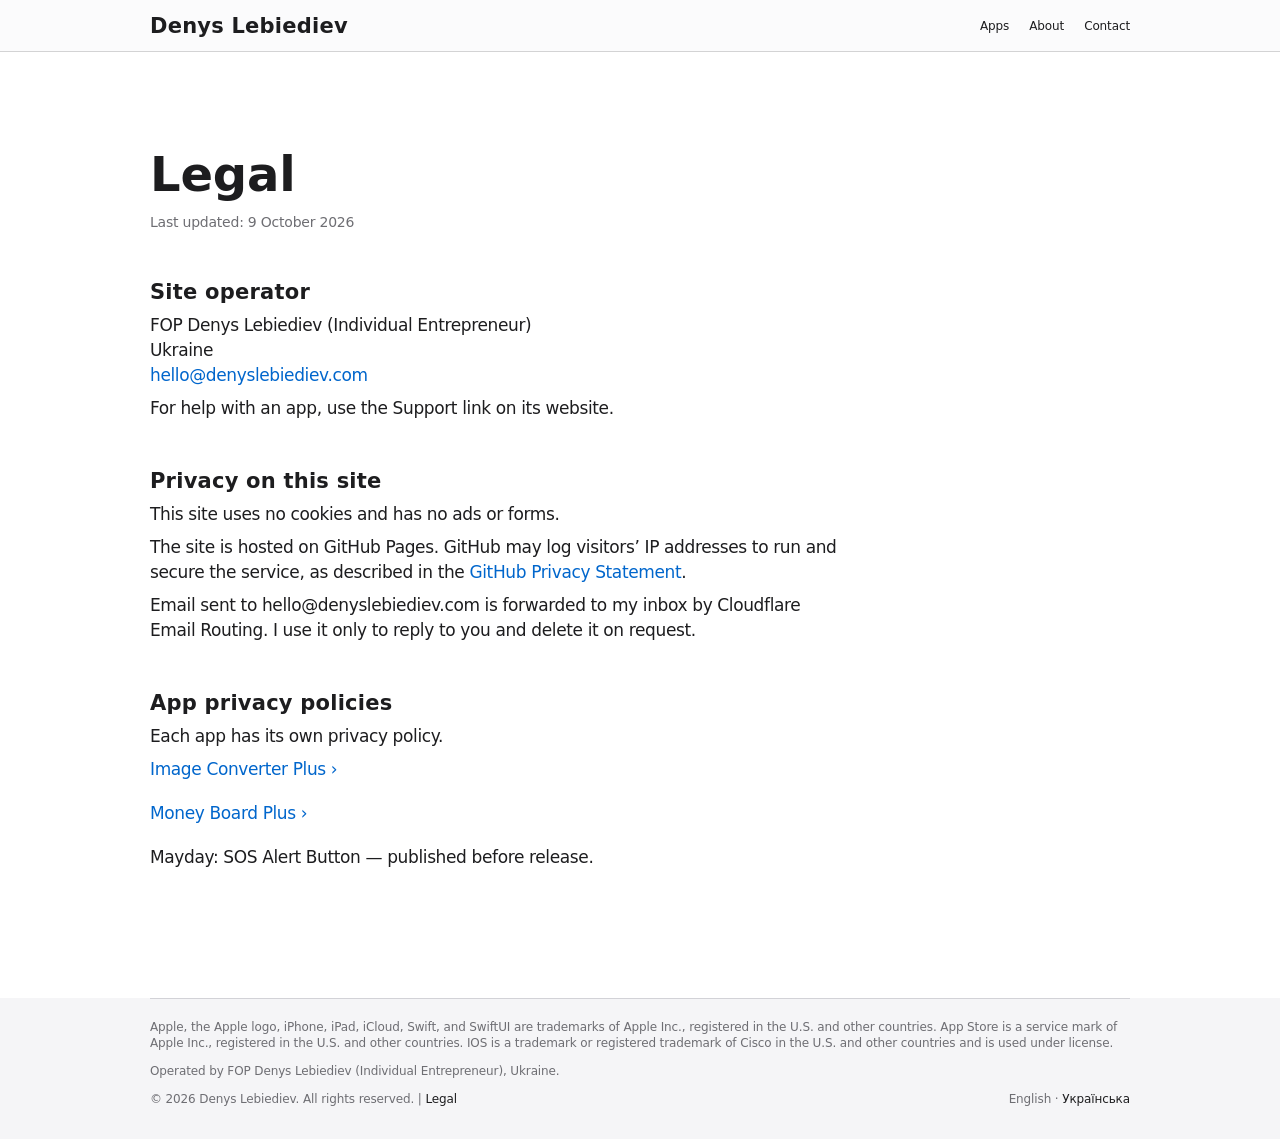
==== legal/index.html @ 37136412 "Add Apple-style portfolio site" ====
<!doctype html>
<html lang="en">
<head>
<meta charset="utf-8">
<meta name="viewport" content="width=device-width, initial-scale=1">
<meta name="color-scheme" content="light dark">
<title>Legal — Denys Lebiediev</title>
<meta name="description" content="Site operator, contact, and privacy information for denyslebiediev.com.">
<link rel="canonical" href="https://denyslebiediev.com/legal/">
<link rel="alternate" hreflang="en" href="https://denyslebiediev.com/legal/">
<link rel="alternate" hreflang="uk" href="https://denyslebiediev.com/uk/legal/">
<link rel="alternate" hreflang="x-default" href="https://denyslebiediev.com/legal/">
<link rel="icon" href="/favicon.svg" type="image/svg+xml">
<link rel="apple-touch-icon" href="/apple-touch-icon.png">
<link rel="stylesheet" href="/style.css">
</head>
<body>
<a class="skip" href="#main">Skip to content</a>
<header class="nav"><nav class="wrap" aria-label="Main">
 <a class="nav-title" href="/">Denys Lebiediev</a>
 <ul><li><a href="/#apps">Apps</a></li><li><a href="/#about">About</a></li><li><a href="/#contact">Contact</a></li></ul>
</nav></header>
<main id="main" class="wrap doc">
 <h1 class="headline">Legal</h1>
 <p class="small">Last updated: 9 October 2026</p>
 <h2>Site operator</h2>
 <p>FOP Denys Lebiediev (Individual Entrepreneur)<br>Ukraine<br><a href="mailto:hello@denyslebiediev.com">hello@denyslebiediev.com</a></p>
 <p>For help with an app, use the Support link on its website.</p>
 <h2>Privacy on this site</h2>
 <p>This site uses no cookies and has no ads or forms.</p>
 <p>The site is hosted on GitHub Pages. GitHub may log visitors’ IP addresses to run and secure the service, as described in the <a href="https://docs.github.com/site-policy/privacy-policies/github-general-privacy-statement">GitHub Privacy Statement</a>.</p>
 <p>Email sent to hello@denyslebiediev.com is forwarded to my inbox by Cloudflare Email Routing. I use it only to reply to you and delete it on request.</p>
 <h2>App privacy policies</h2>
 <p>Each app has its own privacy policy.</p>
 <ul>
  <li><a class="more" href="https://imageconverterplus.denyslebiediev.com/privacy.html?lang=en">Image Converter Plus</a></li>
  <li><a class="more" href="https://moneyboardplus.denyslebiediev.com/privacy.html">Money Board Plus</a></li>
  <li>Mayday:&nbsp;SOS Alert Button — published before release.</li>
 </ul>
</main>
<footer class="foot"><div class="wrap">
 <p>Apple, the Apple logo, iPhone, iPad, iCloud, Swift, and SwiftUI are trademarks of Apple Inc., registered in the U.S. and other countries. App Store is a service mark of Apple Inc., registered in the U.S. and other countries. IOS is a trademark or registered trademark of Cisco in the U.S. and other countries and is used under license.</p>
 <p>Operated by FOP Denys Lebiediev (Individual Entrepreneur), Ukraine.</p>
 <div class="foot-row">
  <p>©&nbsp;2026 Denys Lebiediev. All rights reserved.&nbsp;<span aria-hidden="true">|&#8288;</span>&nbsp;<a href="/legal/" aria-current="page">Legal</a></p>
  <p>English · <a href="/uk/legal/" hreflang="uk" lang="uk">Українська</a></p>
 </div>
</div></footer>
</body>
</html>
---- style.css ----
/* denyslebiediev.com — the only stylesheet: /, /uk/, /legal/, /uk/legal/, /404.html */
:root{color-scheme:light dark;
 --font:-apple-system,BlinkMacSystemFont,system-ui,"Helvetica Neue",Helvetica,Arial,sans-serif;
 --text:#1d1d1f;--text-2:#6e6e73;--bg:#fff;--bg-alt:#f5f5f7;--sheet:#fff;--line:#d2d2d7;--hairline:rgba(0,0,0,.08);
 --link:#0066cc;--btn:#0071e3;--soon:#b64400;
 --green:#34c759;--indigo:#5856d6;--blue:#007aff;--teal:#30b0c7;--orange:#ff9500;
 --shadow:0 2px 8px rgba(0,0,0,.04),0 16px 40px rgba(0,0,0,.1);
 --ease:cubic-bezier(.25,.1,.25,1);--ease-out:cubic-bezier(.22,1,.36,1);
 --nav-bg:rgba(250,250,252,.8);--nav-line:rgba(0,0,0,.16);
 --w:980px;--pad:160px;--nav-h:52px}
@media (max-width:1068px){:root{--w:692px;--pad:128px}}
@media (max-width:734px){:root{--w:87.5%;--pad:96px;--nav-h:48px}}
@media (prefers-color-scheme:dark){:root{--text:#f5f5f7;--text-2:#a1a1a6;--bg:#000;--bg-alt:#1d1d1f;--sheet:#1d1d1f;--line:#424245;
 --hairline:rgba(255,255,255,.12);--link:#2997ff;--soon:#ff791b;
 --green:#30d158;--indigo:#5e5ce6;--blue:#0a84ff;--teal:#40cbe0;--orange:#ff9f0a;
 --shadow:0 2px 8px rgba(0,0,0,.3),0 16px 40px rgba(0,0,0,.6);
 --nav-bg:rgba(22,22,23,.8);--nav-line:rgba(255,255,255,.16)}
 .foot a,.doc p a{text-decoration:underline}}  /* dark: link colour alone is <3:1 vs text */
@media (prefers-contrast:more){:root{--text-2:#424245;--line:#86868b;--hairline:rgba(0,0,0,.5);--link:#0040dd;--soon:#8f3600;--nav-line:#86868b}
 .more,.foot a,.doc a{text-decoration:underline} .tile,.pillar,.card,.avail{box-shadow:inset 0 0 0 1px var(--line)}}
@media (prefers-contrast:more) and (prefers-color-scheme:dark){:root{--text-2:#d2d2d7;--hairline:rgba(255,255,255,.5);--link:#5ab0ff;--soon:#ff9a52}}

/* base */
*,::before,::after{box-sizing:border-box;margin:0;padding:0}
html{scroll-padding-top:var(--nav-h);-webkit-text-size-adjust:100%}
html:has(.sheet:popover-open){overflow:hidden}
@media (prefers-reduced-motion:no-preference){html{scroll-behavior:smooth}}
body{min-height:100svh;display:flex;flex-direction:column;font:17px/1.47059 var(--font);letter-spacing:-.022em;color:var(--text);background:var(--bg);-webkit-font-smoothing:antialiased}
main{flex:1 0 auto}
ul{list-style:none}
img{display:block;max-width:100%;height:auto}
a{color:var(--link);text-decoration:none}
a:hover{text-decoration:underline}
button{font:inherit;color:inherit}
:focus-visible{outline:2px solid var(--btn);outline-offset:2px}
h1,h2,h3,.headline{font-weight:600;text-wrap:balance}
p{text-wrap:pretty}
strong{font-weight:600;color:var(--text)}
.wrap{width:var(--w);margin-inline:auto}
.band{padding-block:var(--pad)}
.alt{background:var(--bg-alt)}
.center{text-align:center}
.skip{position:absolute;left:12px;top:-100px;z-index:20;padding:8px 16px;border-radius:12px;background:var(--bg)}
.skip:focus{top:12px}

/* type: >=1069 values; overrides in the media queries at the end */
.hero h1{font-size:64px;line-height:1.09375;letter-spacing:-.009em}
h2,.headline{font-size:48px;line-height:1.08349;letter-spacing:-.003em}
.role{font-size:28px;line-height:1.14286;letter-spacing:.007em}
.eyebrow{font-size:21px;line-height:1.19048;letter-spacing:.011em}
.intro{font-size:21px;line-height:1.38105;letter-spacing:.011em;color:var(--text-2)}
.tagline{color:var(--text)}
.copy-l{font-size:28px;line-height:1.28571;font-weight:600;letter-spacing:.007em;color:var(--text-2)}   /* two-tone: <strong> = --text */
.name{font-size:32px;line-height:1.125;letter-spacing:.004em}
.status{font-size:14px;line-height:1.28577;font-weight:600;letter-spacing:-.016em;color:var(--text-2)}
.status.soon{color:var(--soon)}
.meta{font-size:12px;line-height:1.33337;letter-spacing:-.01em;color:var(--text-2)}
.small{font-size:14px;line-height:1.42859;letter-spacing:-.016em;color:var(--text-2)}
.more{padding-block:12px}                      /* inline: 44px hit area without changing line height */
.more::after{content:"\a0\203A";content:"\a0\203A"/""}

/* SF-style glyphs from /icons.svg; --c picks the colour */
.glyph{display:block;flex:none;width:56px;height:56px;overflow:visible;color:var(--c,var(--blue));
 fill:none;stroke:currentColor;stroke-width:2;stroke-linecap:round;stroke-linejoin:round}

/* nav: transparent at the top, frosted after 52px of scroll; always frosted where unsupported */
.nav{position:sticky;top:0;z-index:10;background:var(--nav-bg);box-shadow:inset 0 -1px var(--nav-line);
 -webkit-backdrop-filter:saturate(180%) blur(20px);backdrop-filter:saturate(180%) blur(20px)}
@supports (animation-timeline:scroll()){.nav{animation:frost linear both;animation-timeline:scroll();animation-range:0 52px}} /* timeline AFTER the shorthand */
@keyframes frost{from{background-color:transparent;box-shadow:inset 0 -1px transparent}}
@media (prefers-contrast:more),(prefers-reduced-transparency:reduce){.nav{animation:none;background:var(--bg);-webkit-backdrop-filter:none;backdrop-filter:none}}
.nav .wrap{display:flex;align-items:center;justify-content:space-between;gap:8px;height:var(--nav-h)}
.nav-title{min-width:0;overflow:hidden;white-space:nowrap;text-overflow:ellipsis;padding-inline:4px;margin-inline-start:-4px;font-size:21px;line-height:var(--nav-h);font-weight:600;letter-spacing:.011em;color:var(--text)}
.nav ul{display:flex;flex:none;margin-inline-end:-10px}
.nav ul a{display:flex;align-items:center;justify-content:center;min-width:44px;height:var(--nav-h);padding:0 10px;font-size:12px;line-height:1.33337;letter-spacing:-.01em;color:var(--text)}
.nav a:focus-visible{outline-offset:-2px}   /* bar sits at top:0; an outer ring would be clipped */
.nav a:hover{text-decoration:none} .nav ul a:hover{color:var(--link)}

/* hero */
.hero{padding:80px 0 128px;text-align:center}
.portrait{width:160px;height:160px;margin:0 auto 28px;border-radius:50%;object-fit:cover;box-shadow:0 0 0 1px var(--hairline)}
.role{margin-top:8px}
.hero .intro{max-width:600px;margin:20px auto 0}

/* apps */
#apps{padding-top:0;scroll-margin-top:40px}
.apps-head{display:flex;flex-wrap:wrap;align-items:baseline;justify-content:space-between;gap:8px 24px;margin-bottom:48px}
.grid{display:grid;grid-template-columns:1fr 1fr;gap:20px}
.tile{padding:56px 40px;border-radius:28px;background:var(--bg-alt);text-align:center}
.spotlight{grid-column:1/-1;padding:64px 48px;overflow:hidden}
.icon{display:block;width:80px;height:80px;margin:0 auto 20px;border-radius:22.37%;box-shadow:0 0 0 1px var(--hairline)}
.spotlight .icon{width:96px;height:96px}
.tile .name,.tile .eyebrow,.tile .headline,.tile .tagline{margin-top:8px}
.spotlight .intro{max-width:600px;margin:16px auto 0}
.desc{max-width:400px;margin:12px auto 0;color:var(--text-2)}
.tile .meta{margin-top:16px}
.go{margin-top:12px}
.cta{display:flex;flex-wrap:wrap;justify-content:center;align-items:center;gap:24px;margin-top:28px}
.badge{display:block;border-radius:8px}       /* no hover/transform/opacity, ever */
.badge img{height:44px;width:auto}
/* framed device shots: shown as supplied — no radius, shadow, tilt or animation (Apple marketing guidelines) */
.shots{display:flex;gap:24px;margin-top:56px;padding-block:1px;overflow-x:auto;overscroll-behavior-x:contain;scroll-snap-type:x mandatory}
.shots>:first-child{margin-inline-start:auto} .shots>:last-child{margin-inline-end:auto}   /* centred when it fits, scrollable when not */
.shots:focus-visible{outline-offset:-2px}
.shots img{flex:0 0 200px;width:200px;scroll-snap-align:center}

/* how I build */
.lead{max-width:600px;margin-top:16px}
.pillars{display:grid;grid-template-columns:repeat(3,1fr);gap:20px;margin-top:56px}
.pillar{position:relative;padding:40px 32px 96px;border-radius:28px;background:var(--bg);transition:scale .5s var(--ease-out),box-shadow .5s var(--ease-out)}
.pillar h3{margin-top:24px;font-size:24px;line-height:1.16667;letter-spacing:.009em}
.pillar p{margin-top:12px;color:var(--text-2)}
.open{position:absolute;inset:0;border:0;border-radius:inherit;background:none;cursor:pointer}   /* the whole tile opens the sheet */
.open:focus-visible{outline-offset:4px}
.plus{position:absolute;right:24px;bottom:24px;display:grid;place-items:center;width:44px;height:44px;border-radius:50%;background:var(--text);color:var(--bg);transition:scale .4s var(--ease-out)}
.plus svg,.close svg{width:22px;height:22px;fill:none;stroke:currentColor;stroke-width:3;stroke-linecap:round}
@media (hover:hover){.pillar:hover{scale:1.02;box-shadow:var(--shadow)} .pillar:hover .plus{scale:1.1}}
.pillar:active{scale:.985}

/* sheet (popover): apple.com-style modal, no JS */
.sheet{margin:auto;width:min(692px,calc(100% - 32px));max-height:calc(100svh - 64px);padding:80px 56px 64px;border:0;border-radius:28px;background:var(--sheet);color:var(--text);box-shadow:0 24px 80px rgba(0,0,0,.35);overscroll-behavior:contain}
.sheet .glyph{width:64px;height:64px}
.sheet .headline{margin-top:24px}
.sheet .intro{margin-top:16px}
.sheet::backdrop{background:rgba(0,0,0,.48);-webkit-backdrop-filter:blur(20px) saturate(180%);backdrop-filter:blur(20px) saturate(180%)}
.close{position:absolute;top:16px;right:16px;display:grid;place-items:center;width:44px;height:44px;border:0;border-radius:50%;background:rgba(120,120,128,.16);cursor:pointer}
.close:hover{background:rgba(120,120,128,.24)}

/* about */
.about{display:grid;grid-template-columns:400px 1fr;gap:72px;align-items:center}
.about-photo{overflow:hidden;aspect-ratio:4/5;border-radius:28px;background:var(--bg-alt)}
.about-photo img{width:100%;height:100%;object-fit:cover}
.about .copy-l{margin-top:32px}
.facts{display:flex;flex-wrap:wrap;gap:24px 40px;margin-top:40px}
.facts .glyph{width:32px;height:32px}
.facts span{display:block}
.fact-k{margin-top:12px;font-size:14px;line-height:1.28577;letter-spacing:-.016em;color:var(--text-2)}
.fact-v{font-weight:600}

/* contact */
.avail{display:inline-flex;align-items:center;gap:10px;padding:8px 16px;border-radius:980px;background:var(--bg);font-size:14px;line-height:1.28577;font-weight:600;letter-spacing:-.016em}
.dot{position:relative;width:8px;height:8px;border-radius:50%;background:var(--green)}
#contact h2{margin-top:24px}
#contact .intro{max-width:600px;margin:16px auto 0}
.cards{display:grid;grid-template-columns:repeat(3,1fr);gap:20px;margin-top:56px;text-align:start}
.card{position:relative;display:flex;flex-direction:column;height:100%;padding:32px 28px 28px;border-radius:28px;background:var(--bg);color:var(--text);transition:translate .4s var(--ease-out),box-shadow .4s var(--ease-out)}
.card:hover{text-decoration:none}
.card .glyph{width:40px;height:40px}
.card-t{margin-top:24px;font-size:21px;line-height:1.19048;font-weight:600;letter-spacing:.011em}
.card-d{margin-top:4px;font-size:14px;line-height:1.42859;letter-spacing:-.016em;color:var(--text-2);overflow-wrap:anywhere}
.arrow{position:absolute;top:28px;right:24px;width:24px;height:24px;fill:none;stroke:var(--text-2);stroke-width:2.6;stroke-linecap:round;stroke-linejoin:round;transition:translate .4s var(--ease-out),stroke .4s}
@media (hover:hover){.card:hover{translate:0 -4px;box-shadow:var(--shadow)} .card:hover .arrow{translate:3px -3px;stroke:var(--link)} .card[href^="mailto"]:hover .arrow{translate:4px 0}}
.card:active{translate:0 -1px}
.links{display:flex;flex-wrap:wrap;justify-content:center;gap:0 32px;margin-top:24px}

/* footer */
.foot{padding-bottom:32px;background:var(--bg-alt);color:var(--text-2);font-size:12px;line-height:1.33337;letter-spacing:-.01em}
.foot .wrap{padding-top:20px;border-top:1px solid var(--line)}
.foot .wrap>*+*{margin-top:12px}
.foot a{padding-block:14px;color:var(--text)}
.foot-row{display:flex;flex-wrap:wrap;justify-content:space-between;gap:8px 24px}

/* legal + 404 */
.doc{padding-block:96px 128px}
.doc>*{max-width:692px}
.doc h2{margin-top:48px;font-size:21px;line-height:1.19048;letter-spacing:.011em}
.doc .small{margin-top:12px}
.doc p,.doc ul{margin-top:8px}
.doc li+li{margin-top:19px}
.nf{min-height:100svh;display:grid;place-content:center;padding:24px;text-align:center}
.nf h1 span{display:block;color:var(--text-2)}

/* motion: everything here is decoration; without support or with Reduce Motion the page is complete and static */
@media (prefers-reduced-motion:no-preference){
 .hero>*{animation:enter 1.1s var(--ease-out) both}
 .hero>:nth-child(2){animation-delay:.08s} .hero>:nth-child(3){animation-delay:.16s} .hero>:nth-child(4){animation-delay:.24s}
 .hero .portrait{animation-name:pop}
 @keyframes enter{from{opacity:0;translate:0 24px}}
 @keyframes pop{from{opacity:0;scale:.88}}

 .dot::after{content:"";position:absolute;inset:0;border-radius:50%;background:inherit;animation:pulse 2s var(--ease-out) infinite}
 @keyframes pulse{from{opacity:.7;scale:1}to{opacity:0;scale:3.2}}

 @media (hover:hover){.pillar:hover .glyph,.card:hover .glyph{animation:bounce .7s var(--ease)}}
 @keyframes bounce{25%{scale:1.16}50%{scale:.94}75%{scale:1.04}}

 .sheet,.sheet::backdrop{transition:opacity .35s var(--ease),translate .5s var(--ease-out),scale .5s var(--ease-out),overlay .5s allow-discrete,display .5s allow-discrete}
 .sheet{opacity:0;translate:0 40px;scale:.96} .sheet:popover-open{opacity:1;translate:0;scale:1}
 .sheet::backdrop{opacity:0} .sheet:popover-open::backdrop{opacity:1}
 @starting-style{.sheet:popover-open{opacity:0;translate:0 40px;scale:.96} .sheet:popover-open::backdrop{opacity:0}}
 .sheet:popover-open .glyph use{stroke-dasharray:1;animation:draw .9s var(--ease) .2s both}
 @keyframes draw{from{stroke-dashoffset:1;opacity:0}10%{opacity:1}to{stroke-dashoffset:0}}

 /* scroll-driven (Safari 26, Chrome 115+): reveals, glyphs drawing on, the About text lighting up */
 @supports (animation-timeline:view()){
  .reveal{animation:rise linear both;animation-timeline:view();animation-range:entry 0% cover 25%}
  :is(.pillars,.cards,.facts)>:nth-child(2){animation-range:entry 8% cover 30%}
  :is(.pillars,.cards,.facts)>:nth-child(3){animation-range:entry 16% cover 35%}
  @keyframes rise{from{opacity:0;translate:0 56px}}

  .glyph{view-timeline:--glyph}
  .glyph use{stroke-dasharray:1;animation:draw linear both;animation-timeline:--glyph;animation-range:entry 60% cover 50%}

  .about-photo{view-timeline:--photo}
  .about-photo img{animation:settle linear both;animation-timeline:--photo;animation-range:entry 0% cover 60%}
  @keyframes settle{from{scale:1.2}}

  .about-text{view-timeline:--lit}
  .lit{color:transparent;
   background:linear-gradient(90deg,var(--text) calc(100% - 4em),transparent) 0 0/0 100% no-repeat var(--text-2);
   -webkit-background-clip:text;background-clip:text;   /* after the shorthand, which resets clip */
   animation:lit linear both;animation-timeline:--lit;animation-range:cover 10% cover 50%}
  .lit strong{color:transparent}
  @keyframes lit{to{background-size:calc(100% + 4em) 100%}}
 }
}

@media (max-width:1068px){
 .hero{padding:64px 0 112px} .portrait{width:144px;height:144px;margin-bottom:24px}
 .hero h1{font-size:56px;line-height:1.07143;letter-spacing:-.005em}
 h2,.headline{font-size:40px;line-height:1.1;letter-spacing:0}
 .role{font-size:24px;line-height:1.16667;letter-spacing:.009em}
 .intro{font-size:19px;line-height:1.42105;letter-spacing:.012em}
 .copy-l{font-size:24px;line-height:1.33337;letter-spacing:.009em}
 .name{font-size:28px;line-height:1.14286;letter-spacing:.007em}
 .apps-head{margin-bottom:40px}
 .tile{padding:48px 28px} .spotlight{padding:56px 32px}
 .shots{gap:16px;margin-top:48px} .shots img{flex-basis:176px;width:176px}
 .pillars,.cards{gap:16px;margin-top:48px}
 .pillar{padding:32px 24px 88px} .pillar h3{font-size:21px;line-height:1.19048;letter-spacing:.011em}
 .card{padding:28px 20px 24px} .arrow{top:24px;right:18px}
 .about{grid-template-columns:260px 1fr;gap:48px}
 .about .copy-l{margin-top:24px}
 .sheet{padding:72px 40px 48px}
 .doc{padding-block:80px 112px}}
@media (max-width:734px){
 .nav .wrap{width:auto;padding-inline:16px}
 .nav-title{font-size:17px;letter-spacing:-.022em}
 .nav ul{margin-inline-end:-6px} .nav ul a{padding:0 6px}
 .hero{padding:48px 0 80px} .portrait{width:120px;height:120px;margin-bottom:20px}
 .hero h1{font-size:40px;line-height:1.1;letter-spacing:0}
 h2,.headline{font-size:32px;line-height:1.125;letter-spacing:.004em}
 .role{font-size:21px;line-height:1.19048;letter-spacing:.011em}
 .intro{font-size:17px;line-height:1.47059;letter-spacing:-.022em}
 .hero .intro{max-width:none}
 .copy-l{font-size:21px;line-height:1.38105;letter-spacing:.011em}
 .eyebrow{font-size:19px;line-height:1.21053;letter-spacing:.012em}
 .apps-head{margin-bottom:32px}
 .grid,.pillars,.cards,.about{grid-template-columns:1fr} .grid,.pillars,.cards{gap:16px} .pillars,.cards{margin-top:40px}
 .tile,.spotlight{padding:48px 24px}
 .icon{width:72px;height:72px} .spotlight .icon{width:80px;height:80px}
 .shots{gap:12px;margin:40px -24px 0;padding:1px 24px;scroll-padding-inline:24px}
 .shots img{flex-basis:200px;width:200px;scroll-snap-align:start}
 .pillar{padding:32px 24px 88px}
 .about{gap:40px} .about-photo{max-width:400px}
 .card{padding:28px 24px 24px}
 .sheet{padding:72px 24px 40px}
 .foot-row{flex-direction:column}
 .doc{padding-block:56px 96px}}
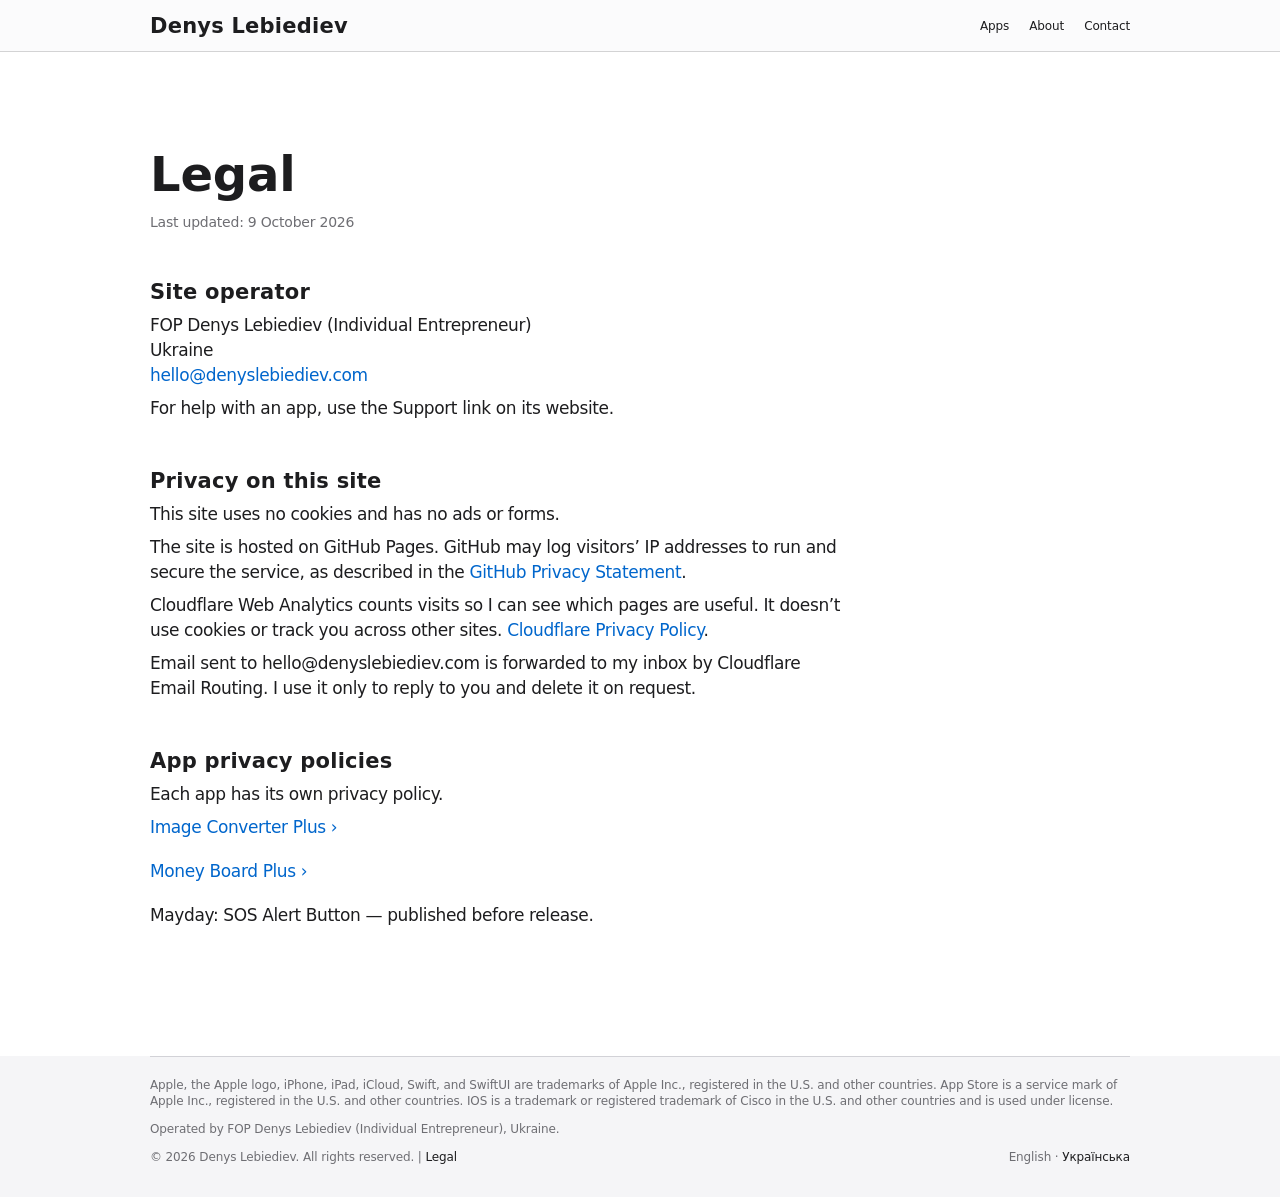
==== commit a27107be: "Serve at denyslebiediev.com and add Web Analytics" ====
--- a/legal/index.html
+++ b/legal/index.html
@@ -13,6 +13,7 @@
 <link rel="icon" href="/favicon.svg" type="image/svg+xml">
 <link rel="apple-touch-icon" href="/apple-touch-icon.png">
 <link rel="stylesheet" href="/style.css">
+<script type="module" src="https://static.cloudflareinsights.com/beacon.min.js" data-cf-beacon='{"token": "e83379b3776e463d83535caf7fb9702f"}'></script>
 </head>
 <body>
 <a class="skip" href="#main">Skip to content</a>
@@ -29,6 +30,7 @@
  <h2>Privacy on this site</h2>
  <p>This site uses no cookies and has no ads or forms.</p>
  <p>The site is hosted on GitHub Pages. GitHub may log visitors’ IP addresses to run and secure the service, as described in the <a href="https://docs.github.com/site-policy/privacy-policies/github-general-privacy-statement">GitHub Privacy Statement</a>.</p>
+ <p>Cloudflare Web Analytics counts visits so I can see which pages are useful. It doesn’t use cookies or track you across other sites. <a href="https://www.cloudflare.com/privacypolicy/">Cloudflare Privacy Policy</a>.</p>
  <p>Email sent to hello@denyslebiediev.com is forwarded to my inbox by Cloudflare Email Routing. I use it only to reply to you and delete it on request.</p>
  <h2>App privacy policies</h2>
  <p>Each app has its own privacy policy.</p>
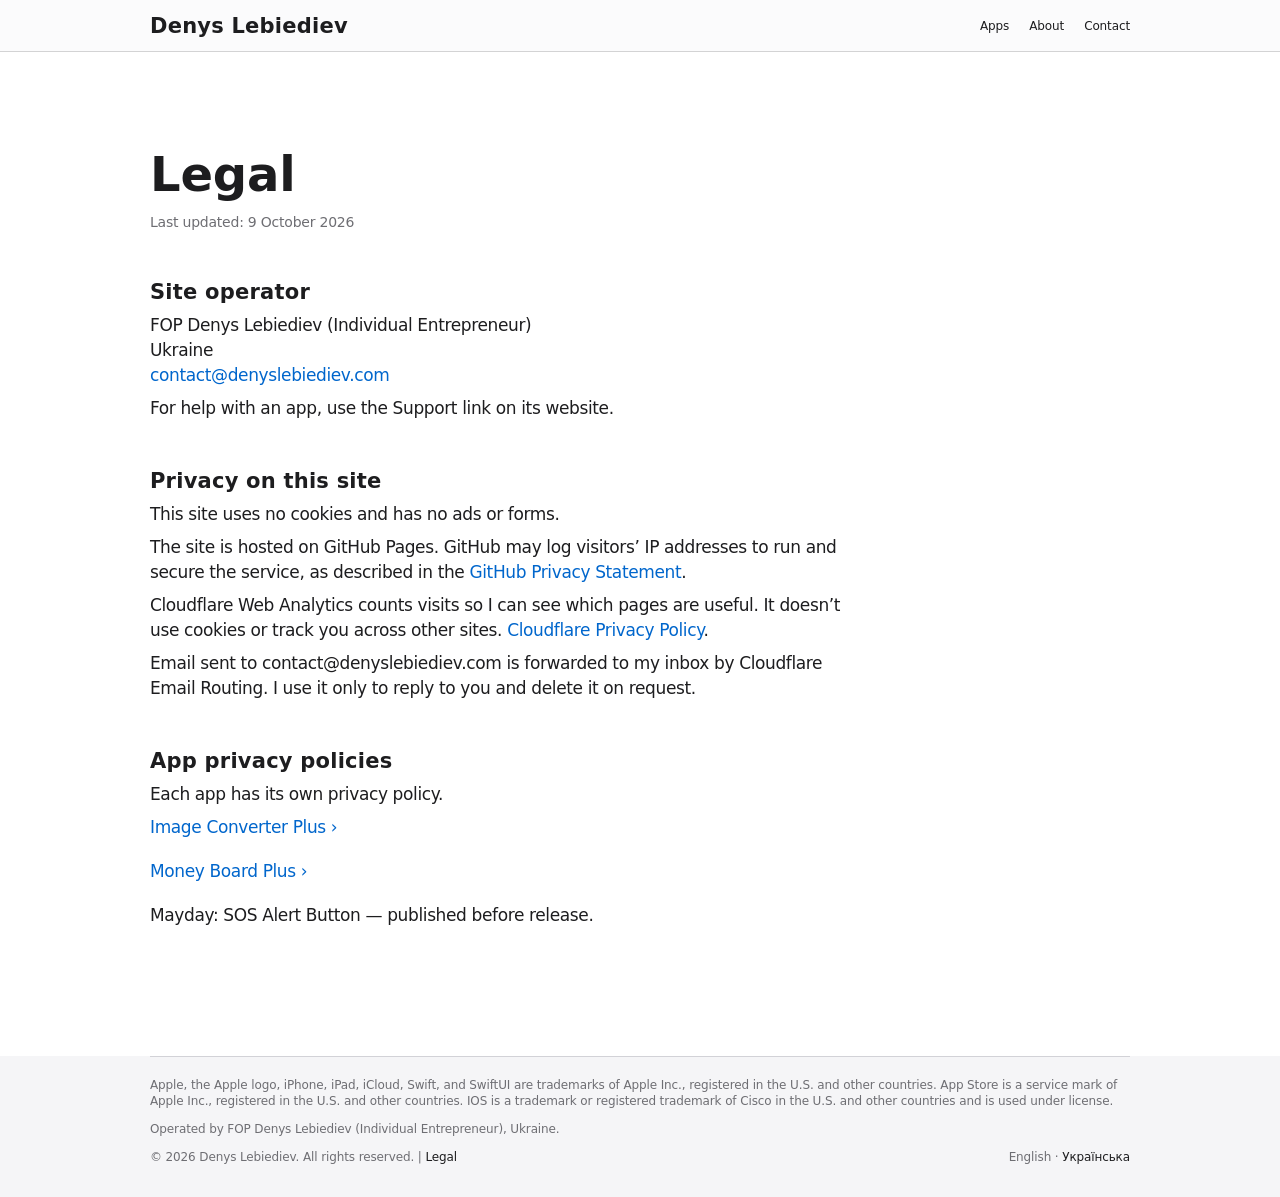
==== commit 3eecdf8f: "Change contact email to contact@denyslebiediev.com" ====
--- a/legal/index.html
+++ b/legal/index.html
@@ -25,13 +25,13 @@
  <h1 class="headline">Legal</h1>
  <p class="small">Last updated: 9 October 2026</p>
  <h2>Site operator</h2>
- <p>FOP Denys Lebiediev (Individual Entrepreneur)<br>Ukraine<br><a href="mailto:hello@denyslebiediev.com">hello@denyslebiediev.com</a></p>
+ <p>FOP Denys Lebiediev (Individual Entrepreneur)<br>Ukraine<br><a href="mailto:contact@denyslebiediev.com">contact@denyslebiediev.com</a></p>
  <p>For help with an app, use the Support link on its website.</p>
  <h2>Privacy on this site</h2>
  <p>This site uses no cookies and has no ads or forms.</p>
  <p>The site is hosted on GitHub Pages. GitHub may log visitors’ IP addresses to run and secure the service, as described in the <a href="https://docs.github.com/site-policy/privacy-policies/github-general-privacy-statement">GitHub Privacy Statement</a>.</p>
  <p>Cloudflare Web Analytics counts visits so I can see which pages are useful. It doesn’t use cookies or track you across other sites. <a href="https://www.cloudflare.com/privacypolicy/">Cloudflare Privacy Policy</a>.</p>
- <p>Email sent to hello@denyslebiediev.com is forwarded to my inbox by Cloudflare Email Routing. I use it only to reply to you and delete it on request.</p>
+ <p>Email sent to contact@denyslebiediev.com is forwarded to my inbox by Cloudflare Email Routing. I use it only to reply to you and delete it on request.</p>
  <h2>App privacy policies</h2>
  <p>Each app has its own privacy policy.</p>
  <ul>
